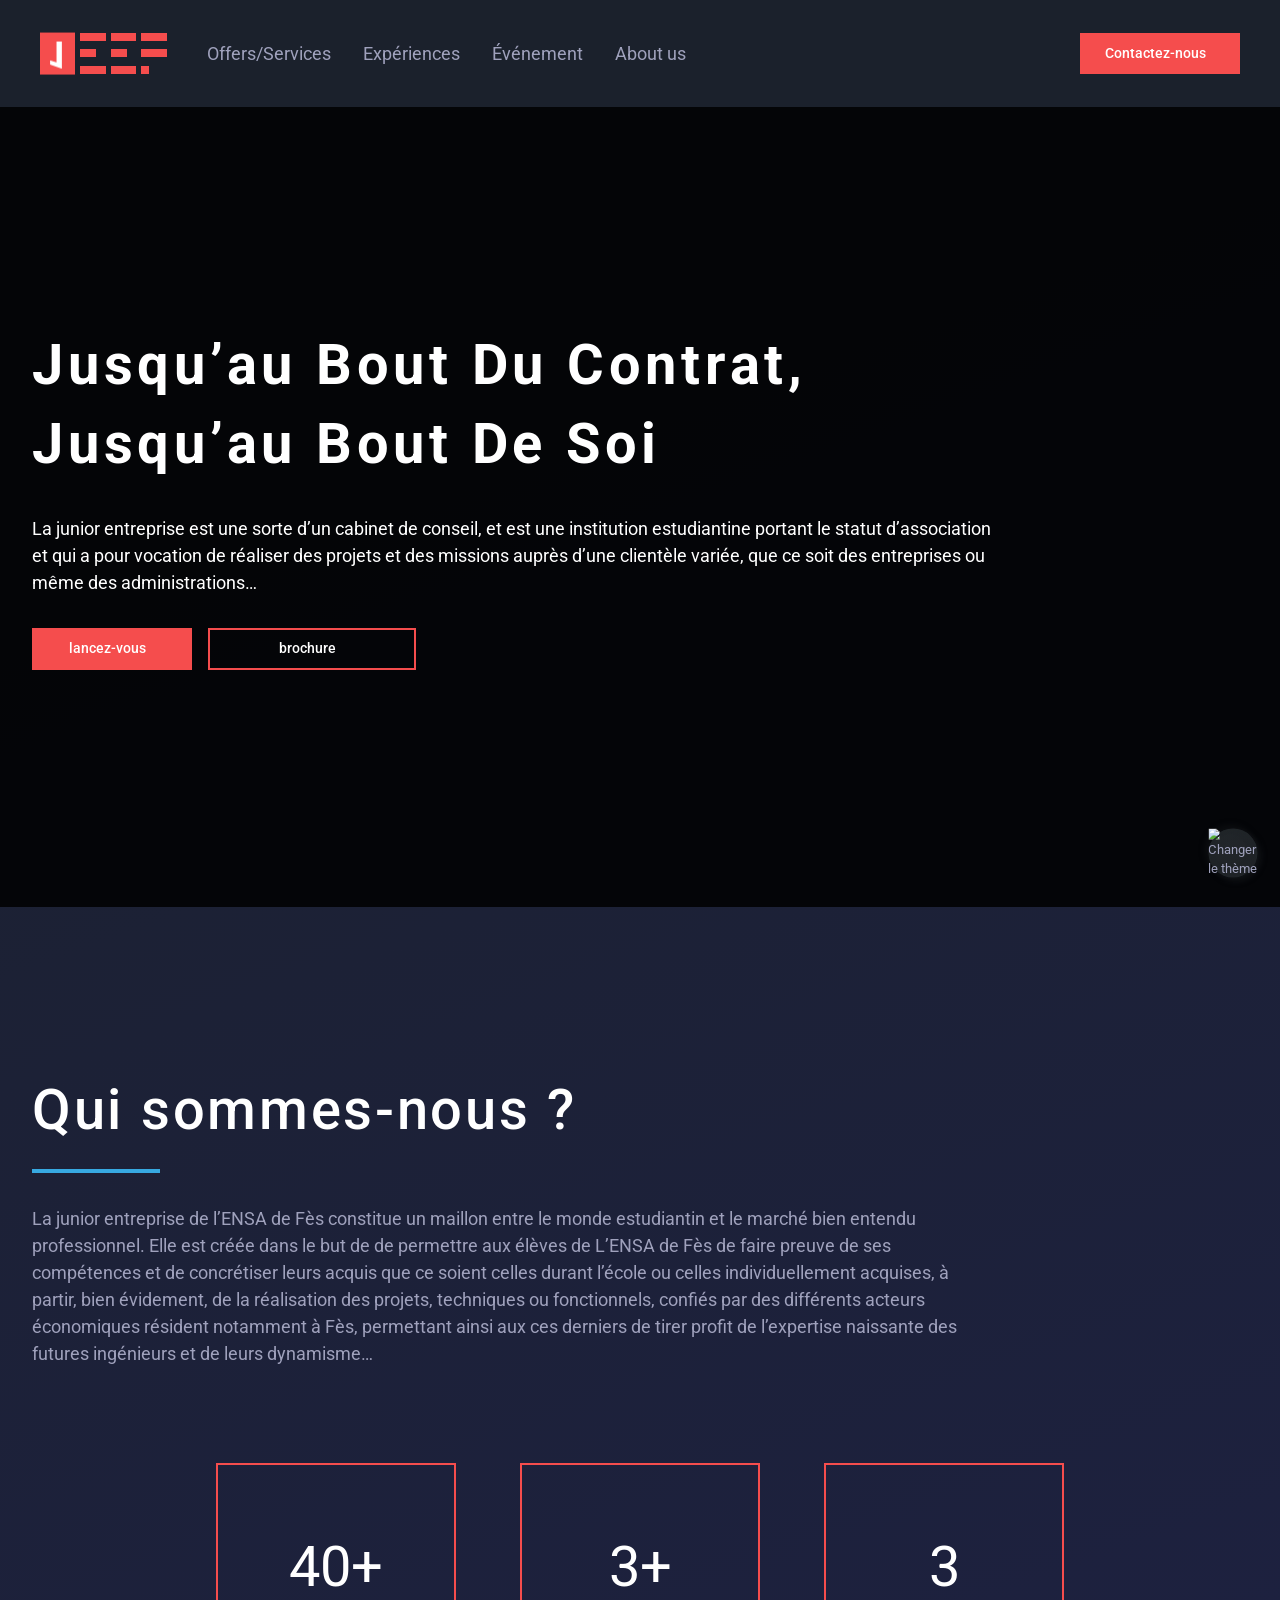
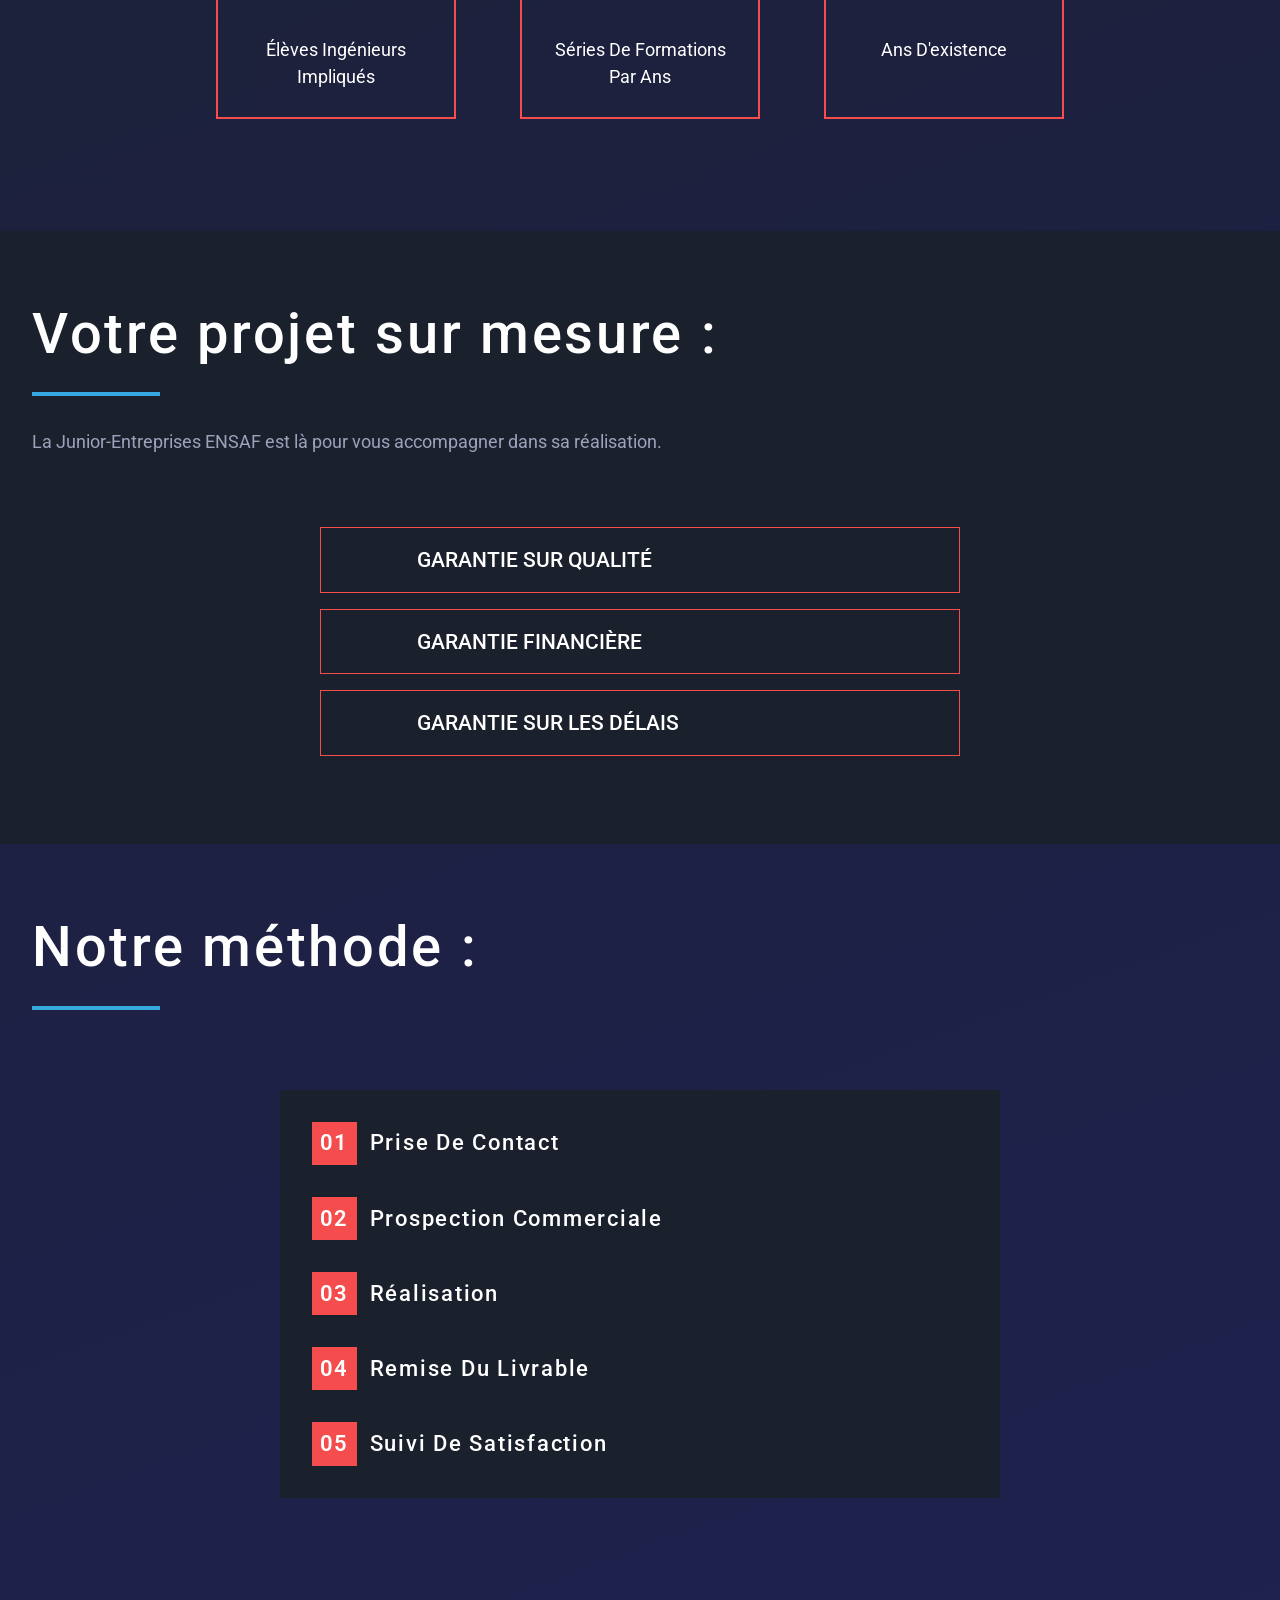
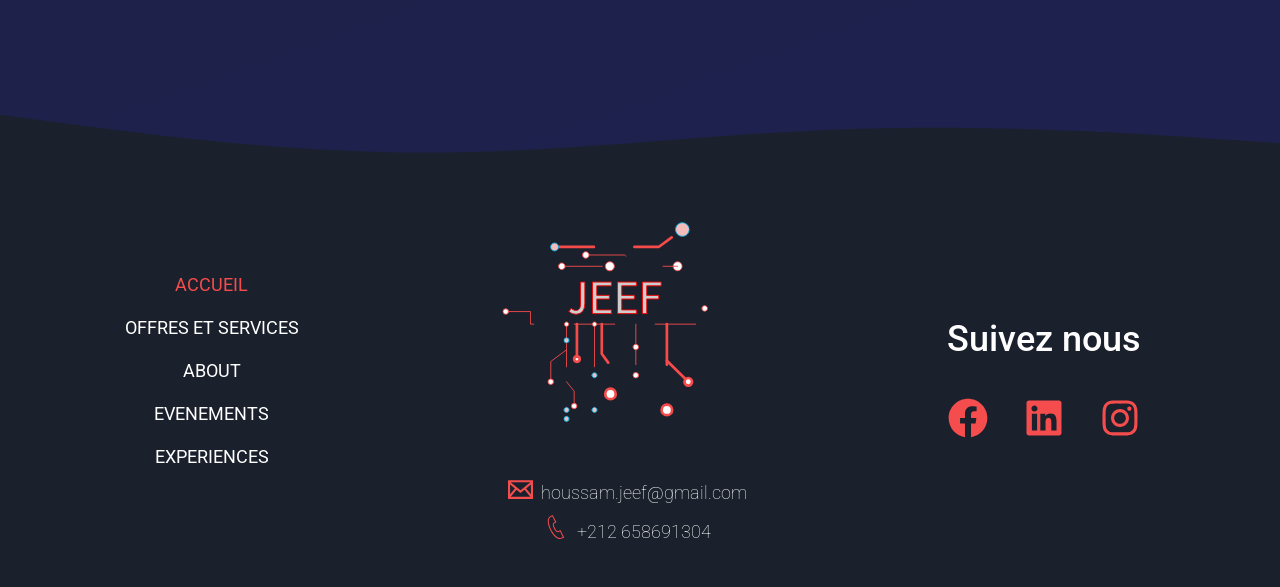
==== index.html @ bbb385f1 "Fix bugs, improve performance and accessibility, document the project and team - Replace invalid hsl" ====
<!DOCTYPE html>
<html lang="fr">

<head>
  <meta charset="UTF-8">
  <meta http-equiv="X-UA-Compatible" content="IE=edge">
  <meta name="viewport" content="width=device-width, initial-scale=1.0">
  <meta name="description" content="JEEF, la Junior Entreprise de l'ENSA de Fès : projets web, mobile, UI/UX, études de marché et product design réalisés par des élèves ingénieurs.">
  <meta name="theme-color" content="#1b212c">
  <link rel="icon" type="image/svg+xml" href="./img/favicon.svg">
  <link rel="preconnect" href="https://fonts.googleapis.com">
  <link rel="preconnect" href="https://fonts.gstatic.com" crossorigin>
  
  <link rel="stylesheet" href="font-awesome/css/font-awesome.min.css">
  <link rel="stylesheet" href="styles/style.css">
  <link rel="stylesheet" href="styles/home.styles.css">
  <link rel="stylesheet" href="./styles/service.style.css">
  <title>Accueil | JEEF - Junior Entreprise ENSA Fès</title>
</head>

<body>
  <div class="theme-container shadow-dark">
    <img id="theme-icon" src="./img/moon.png" alt="Changer le thème">
  </div>
  <div class="navBar-container">
    <div class="container" style="padding: 0rem 2rem !important;">
      <nav class="navBar flex" style="--gap:0px;">
        <a href="./index.html">
          <div class="Jeef-logo flex" style="--gap:5px">
            <div><h1>1</h1></div>
            <div><div></div></div>
            <div><div></div></div>
            <div><div></div></div>
          </div>
        </a>
        <div class="toggle-btn">
          <div></div>
        </div>
        <div class="nav-content flex" style="--gap:2rem;">
          <ul class="nav-menu flex">
            <li class="item"><a href="./service_offer.html">Offers/Services</a></li>
            <li class="item"><a href="./experience.html">Expériences</a></li>
            <li class="item"><a href="./event.html">Événement</a></li>
            <li class="item"><a href="./about.html">About us</a></li>
          </ul>
          <a class="btn btn-contactUs" href="mailto:houssam.jeef@gmail.com">
            <h1 class="fs-200">Contactez-nous <i class="fa fa-chevron-right" aria-hidden="true"></i></h1>
          </a>
        </div>
      </nav>
    </div>
  </div>
  <div class="empty-pusher" style="width: 100%; display: none;"></div>
  <!-- <div class="empty-pusher" style="width: 100%; height: 171px; display: none;"></div> -->
  <div class="welcome">
    <video autoplay muted loop playsinline id="welcome-video" class="fill-container" aria-hidden="true">
      <source src="./video/WELCOME-JEEF.mp4" type="video/mp4"> Your browser does not support HTML5 video.
    </video>
    <div class="fill-container content"></div>
  </div>
  <div class="space"></div>
  <div class="showCase-container">
    <div class="container showCase">
      <div>
        <h1 class="fs-700 letter-spacing-1 showCase-header" style="color: #fff;margin-top: 6rem;"> Jusqu’au Bout Du Contrat,<br />
          Jusqu’au Bout De Soi </h1>
        <p style="color: #fff;"> La junior entreprise est une sorte d’un cabinet de conseil, et est une institution
          estudiantine portant le statut d’association et qui a pour vocation de réaliser des projets et des missions
          auprès d’une clientèle variée, que ce soit des entreprises ou même des administrations… </p>
        <div class="buttons flex">
          <a class="btn brochure-btn" href="./service_offer.html">
            <h1 class="fs-200">lancez-vous<i class="fa fa-chevron-right" aria-hidden="true"></i></h1>
          </a>
          <button class="btn event-website-btn">
            <h1 class="fs-200" style="color: #fff;">brochure<i class="fa fa-chevron-right" aria-hidden="true"></i>
            </h1>
          </button>
        </div>
      </div>
    </div>
  </div>
  <div class="container flow" style="--flow-space: 5rem">
    <div>
      <div class="section-wrapper flow" style="--flow-space: 2rem">
        <div>
          <h1 class="fs-700 letter-spacing-2">Qui sommes-nous ?</h1>
          <div class="line"></div>
        </div>
        <p> La junior entreprise de l’ENSA de Fès constitue un maillon entre le monde estudiantin et le marché bien
          entendu professionnel. Elle est créée dans le but de de permettre aux élèves de L’ENSA de Fès de faire preuve
          de ses compétences et de concrétiser leurs acquis que ce soient celles durant l’école ou celles
          individuellement acquises, à partir, bien évidement, de la réalisation des projets, techniques ou
          fonctionnels, confiés par des différents acteurs économiques résident notamment à Fès, permettant ainsi aux
          ces derniers de tirer profit de l’expertise naissante des futures ingénieurs et de leurs dynamisme… </p>
      </div>
      <div class="cards-container" style="--flow-space: .5rem">
        <div class="card flow">
          <img loading="lazy" decoding="async" src="./img/home/users-rays-solid.png" alt="" />
          <p class="statictic fs-700 text-white">40+</p>
          <p class="text-white">Élèves Ingénieurs Impliqués</p>
        </div>
        <div class="card flow">
          <img loading="lazy" decoding="async" src="./img/home/leanpub-brands.png" alt="" />
          <p class="statictic fs-700 text-white">3+</p>
          <p class="text-white">Séries De Formations Par Ans </p>
        </div>
        <div class="card flow">
          <img loading="lazy" decoding="async" src="./img/home/chart-column-solid.png" alt="" />
          <p class="statictic fs-700 text-white">3</p>
          <p class="text-white">Ans D'existence <br /><br /> </p>
        </div>
      </div>
    </div>
  </div>
  <!-- second section  -->
  <div class="bg-dark">
    <div class="container flow" style="--flow-space: 5rem">
      <div class="section-wrapper flow" style="--flow-space: 2rem">
        <div>
          <h1 class="fs-700 letter-spacing-2">Votre projet sur mesure :</h1>
          <div class="line"></div>
        </div>
        <p> La Junior-Entreprises ENSAF est là pour vous accompagner dans sa réalisation. </p>
      </div>
      <div class="cards-container flex-column" style="--flow-space: .5rem;">
        <div class="bordered">
          <img loading="lazy" decoding="async" src="./img/home/quality.png" alt="" />
          <h3 class="text-white uppercase">garantie sur qualité</h3>
        </div>
        <div class="bordered">
          <img loading="lazy" decoding="async" src="./img/home/mony.png" alt="" />
          <h3 class="text-white uppercase">garantie financière</h3>
        </div>
        <div class="bordered">
          <img loading="lazy" decoding="async" src="./img/home/delay.png" alt="" />
          <h3 class="text-white uppercase">garantie sur les délais</h3>
        </div>
      </div>
    </div>
  </div>
  <div>
    <div class="container flow" style="--flow-space: 5rem">
      <div class="section-wrapper flow" style="--flow-space: 2rem">
        <div>
          <h1 class="fs-700 letter-spacing-2">Notre méthode :</h1>
          <div class="line"></div>
        </div>
      </div>
      <div class="method-container bg-dark">
        <div class="flow" style="--flow-space: 2rem;">
          <h5 class="numbered-title fs-300"><span>01</span> Prise de contact </h5>
          <h5 class="numbered-title"><span>02</span> Prospection commerciale</h5>
          <h5 class="numbered-title"><span>03</span> Réalisation</h5>
          <h5 class="numbered-title"><span>04</span> Remise du livrable</h5>
          <h5 class="numbered-title"><span>05</span> Suivi de satisfaction</h5>
        </div>
      </div>
    </div>
  </div>
  <div class="fin">
    <div class="svgg">
      <svg xmlns="http://www.w3.org/2000/svg" viewBox="0 0 1440 280">
        <path fill="var(--clr-darker)" fill-opacity="1"
          d="M0,192L80,202.7C160,213,320,235,480,234.7C640,235,800,213,960,208C1120,203,1280,213,1360,218.7L1440,224L1440,320L1360,320C1280,320,1120,320,960,320C800,320,640,320,480,320C320,320,160,320,80,320L0,320Z">
        </path>
      </svg>
    </div>
    <footer class="bg-dark">
      <div class="links">
        <a href="./index.html" style="color: var(--clr-prime)"> Accueil </a>
        <a href="./service_offer.html"> Offres et Services </a>
        <a href="./about.html"> About </a>
        <a href="./event.html"> Evenements </a>
        <a href="./experience.html"> Experiences </a>
      </div>
      <div class="foot2">
        <div class="anime">
          <svg width="300px" height="300px" viewBox="0 0 300 300" version="1.1" xmlns="http://www.w3.org/2000/svg"
            xmlns:xlink="http://www.w3.org/1999/xlink">
            <g id="circuit" class="path" stroke-width="1" fill-rule="evenodd" stroke-linecap="round"
              stroke-linejoin="round" stroke-opacity="1" stroke-dasharray="45, 45" stroke-dashoffset="180" fill="#fff"
              stroke="#02B3E4">
              <polyline style="fill:none;stroke:#F54B4B;stroke-miterlimit:10;" points="28.651,131.726 56.151,131.726 56.151,145.726 
                                            249.645,145.726 249.645,128.226     " />
              <circle style="fill:#FFFFFF;stroke:#F54B4B;stroke-miterlimit:10;" cx="28.651" cy="131.726" r="3.057" />
              <path style="fill:#FFFFFF;stroke:#F54B4B;stroke-miterlimit:10;"
                d="M246.588,128.226c0-1.688,1.369-3.057,3.057-3.057
                                            s3.057,1.369,3.057,3.057c0,1.688-1.369,3.057-3.057,3.057S246.588,129.914,246.588,128.226z" />
              <line style="fill:none;stroke:#F54B4B;stroke-miterlimit:10;" x1="96.151" y1="148.118" x2="96.151"
                y2="241.02" />
              <line style="fill:none;stroke:#F54B4B;stroke-miterlimit:10;" x1="127.221" y1="148.118" x2="127.221"
                y2="241.02" />
              <line style="fill:none;stroke:#F54B4B;stroke-miterlimit:10;" x1="173.151" y1="145.726" x2="173.151"
                y2="203.726" />
              <line style="fill:none;stroke:#F54B4B;stroke-width:3;stroke-miterlimit:10;" x1="207.651" y1="145.726"
                x2="207.651" y2="241.02" />
              <path style="fill:#FFFFFF;stroke:#F54B4B;stroke-width:3;stroke-miterlimit:10;"
                d="M104.651,184.476
                                            c0-1.688,1.369-3.057,3.057-3.057s3.057,1.369,3.057,3.057s-1.369,3.057-3.057,3.057S104.651,186.164,104.651,184.476z" />
              <path style="fill:#FFFFFF;stroke:#F54B4B;stroke-miterlimit:10;"
                d="M93.721,145.725c0,1.342,1.088,2.431,2.43,2.431
                                                    s2.43-1.089,2.43-2.431c0-1.341-1.088-2.43-2.43-2.43S93.721,144.385,93.721,145.725z" />
              <path style="fill:#FFFFFF;stroke:#F54B4B;stroke-miterlimit:10;"
                d="M124.79,145.725c0,1.342,1.089,2.431,2.431,2.431
                                                    s2.43-1.089,2.43-2.431c0-1.341-1.088-2.43-2.43-2.43S124.79,144.385,124.79,145.725z" />
              <path style="fill:#FFFFFF;stroke:#F54B4B;stroke-width:0.8121;stroke-miterlimit:10;" d="M214.543,81.409
                                                    c0-2.761,2.238-4.999,4.999-4.999c2.761,0,4.999,2.238,4.999,4.999c0,2.761-2.238,4.999-4.999,4.999
                                                    C216.782,86.408,214.543,84.17,214.543,81.409z" />
              <polyline style="fill:none;stroke:#F54B4B;stroke-miterlimit:10;"
                points="96.151,174.226 78.651,187.226 78.651,209.726     " />
              <polyline style="fill:none;stroke:#F54B4B;stroke-miterlimit:10;"
                points="96.151,209.726 104.651,220.226 104.651,236.726     " />
              <circle style="fill:#FFFFFF;stroke:#F54B4B;stroke-miterlimit:10;" cx="78.651" cy="209.726" r="3.057" />
              <circle style="fill:#FFFFFF;stroke:#F54B4B;stroke-miterlimit:10;" cx="104.651" cy="236.726" r="3.057" />
              <circle style="fill:#FFFFFF;stroke:#F54B4B;stroke-miterlimit:10;" cx="173.151" cy="202.476" r="3.057" />
              <path style="fill:#FFFFFF;stroke:#F54B4B;stroke-miterlimit:10;"
                d="M170.094,171.17c0-1.688,1.369-3.057,3.057-3.057
                                                    s3.057,1.369,3.057,3.057s-1.369,3.057-3.057,3.057S170.094,172.857,170.094,171.17z" />
              <path style="fill:#f5bcbc;" d="M93.357,241.02c0-1.543,1.251-2.794,2.794-2.794s2.794,1.251,2.794,2.794
                                                    c0,1.543-1.251,2.794-2.794,2.794S93.357,242.563,93.357,241.02z" />
              <circle style="fill:#f5bcbc;" cx="96.151" cy="250.976" r="2.794" />
              <circle style="fill:#f5bcbc;" cx="96.151" cy="163.726" r="2.794" />
              <path style="fill:#f5bcbc;" d="M124.426,241.02c0-1.543,1.252-2.794,2.795-2.794s2.793,1.251,2.793,2.794
                                                    c0,1.543-1.25,2.794-2.793,2.794S124.426,242.563,124.426,241.02z" />
              <path style="fill:#f5bcbc;" d="M124.426,202.476c0-1.543,1.252-2.794,2.795-2.794s2.793,1.251,2.793,2.794
                                                    s-1.25,2.794-2.793,2.794S124.426,204.019,124.426,202.476z" />
              <polyline style="fill:none;stroke:#F54B4B;stroke-width:3;stroke-miterlimit:10;" points="135.318,145.726 135.318,178.559 
                                                    144.984,191.976 144.984,223.226     " />
              <line style="fill:none;stroke:#F54B4B;stroke-width:3;stroke-miterlimit:10;" x1="107.707" y1="145.726"
                x2="107.707" y2="182.227" />
              <circle style="fill:#FFFFFF;stroke:#F54B4B;stroke-width:3;stroke-miterlimit:10;" cx="144.984" cy="223.226"
                r="5.834" />
              <path style="fill:#FFFFFF;stroke:#F54B4B;stroke-width:3;stroke-miterlimit:10;"
                d="M201.817,241.02
                                                    c0-3.221,2.611-5.834,5.834-5.834s5.834,2.613,5.834,5.834c0,3.221-2.611,5.834-5.834,5.834S201.817,244.241,201.817,241.02z" />
              <line style="fill:none;stroke:#F54B4B;stroke-width:3;stroke-miterlimit:10;" x1="207.651" y1="186.476"
                x2="231.401" y2="209.726" />
              <circle style="fill:#FFFFFF;stroke:#F54B4B;stroke-width:3;stroke-miterlimit:10;" cx="231.401" cy="209.726"
                r="4.193" />
              <line style="fill:none;stroke:#F54B4B;stroke-miterlimit:10;" x1="90.876" y1="81.409" x2="144.21"
                y2="81.409" />
              <path style="fill:#FFFFFF;stroke:#F54B4B;stroke-miterlimit:10;"
                d="M139.146,81.409c0-2.797,2.268-5.064,5.064-5.064
                                                    c2.797,0,5.064,2.268,5.064,5.064c0,2.797-2.268,5.064-5.064,5.064C141.414,86.473,139.146,84.206,139.146,81.409z" />
              <path style="fill:#FFFFFF;stroke:#F54B4B;stroke-miterlimit:10;"
                d="M87.246,81.409c0-2.005,1.625-3.631,3.631-3.631
                                                    c2.006,0,3.631,1.625,3.631,3.631c0,2.005-1.625,3.631-3.631,3.631C88.871,85.04,87.246,83.414,87.246,81.409z" />
              <polyline style="fill:none;stroke:#F54B4B;stroke-miterlimit:10;" points="117.543,68.876 160.542,68.876 177.042,81.409 
                                                    219.542,81.409    " />
              <path style="fill:#FFFFFF;stroke:#F54B4B;stroke-miterlimit:10;"
                d="M113.913,68.876c0-2.005,1.626-3.631,3.631-3.631
                                                    s3.631,1.626,3.631,3.631c0,2.005-1.626,3.631-3.631,3.631S113.913,70.881,113.913,68.876z" />
              <polyline style="fill:none;stroke:#F54B4B;stroke-width:3;stroke-miterlimit:10;" points="81.542,59.966 198.542,59.966 
                                                    224.875,40.518    " />
              <path style="fill:none;stroke:#F54B4B;stroke-width:3;stroke-miterlimit:10;" d="M103.265,59.966" />
              <path style="fill:#f5bcbc;"
                d="M232.428,40.52c0,4.17-3.383,7.551-7.553,7.551c-4.171,0-7.553-3.381-7.553-7.551
                                                    c0-4.171,3.382-7.554,7.553-7.554C229.045,32.966,232.428,36.349,232.428,40.52z" />
              <path style="fill:#f5bcbc;"
                d="M87.246,59.967c0,2.411-1.956,4.366-4.367,4.366c-2.411,0-4.366-1.955-4.366-4.366
                                                    c0-2.412,1.955-4.368,4.366-4.368C85.29,55.599,87.246,57.555,87.246,59.967z" />
            </g>
            <g id="svgGroup" stroke-linecap="round" fill-rule="evenodd" font-size="9pt" stroke="#FFFFFF"
              stroke-width="0.25mm" fill="#FFFFFF" style="stroke:#f20909;stroke-width:0.25mm;fill:#cecccc">
              <path
                d="M 47 35 L 26 35 L 26 0 L 47 0 L 47 4.1 L 30.75 4.1 L 30.75 14.75 L 44.75 14.75 L 44.75 18.75 L 30.75 18.75 L 30.75 30.9 L 47 30.9 L 47 35 Z M 74.75 35 L 53.75 35 L 53.75 0 L 74.75 0 L 74.75 4.1 L 58.5 4.1 L 58.5 14.75 L 72.5 14.75 L 72.5 18.75 L 58.5 18.75 L 58.5 30.9 L 74.75 30.9 L 74.75 35 Z M 86.25 35 L 81.5 35 L 81.5 0 L 102.25 0 L 102.25 4.1 L 86.25 4.1 L 86.25 14.8 L 99.6 14.8 L 99.6 18.7 L 86.25 18.7 L 86.25 35 Z M 0 32.7 L 2.3 29.05 A 8.429 8.429 0 0 0 4.335 30.608 A 9.715 9.715 0 0 0 4.7 30.8 A 6.557 6.557 0 0 0 6.637 31.43 A 5.971 5.971 0 0 0 7.55 31.5 A 5.37 5.37 0 0 0 9.304 31.226 A 4.468 4.468 0 0 0 11.35 29.775 A 4.974 4.974 0 0 0 12.133 28.348 Q 12.641 26.969 12.731 24.881 A 21.654 21.654 0 0 0 12.75 23.95 L 12.75 0 L 17.5 0 L 17.5 23.45 Q 17.5 29.759 14.834 32.663 A 7.277 7.277 0 0 1 14.8 32.7 A 8.965 8.965 0 0 1 8.904 35.543 A 12.34 12.34 0 0 1 7.7 35.6 A 11.721 11.721 0 0 1 3.661 34.909 A 11.202 11.202 0 0 1 3.375 34.8 A 11.414 11.414 0 0 1 1.414 33.809 A 9.092 9.092 0 0 1 0 32.7 Z"
                vector-effect="non-scaling-stroke" />
            </g>
          </svg>
        </div>
        <div class="contact">
          <p class="contact_item">
            <span>
              <svg xmlns="http://www.w3.org/2000/svg" width="25" height="25" viewBox="0 0 24 24">
                <path fill="var(--clr-prime)"
                  d="M0 3v18h24v-18h-24zm6.623 7.929l-4.623 5.712v-9.458l4.623 3.746zm-4.141-5.929h19.035l-9.517 7.713-9.518-7.713zm5.694 7.188l3.824 3.099 3.83-3.104 5.612 6.817h-18.779l5.513-6.812zm9.208-1.264l4.616-3.741v9.348l-4.616-5.607z" />
              </svg>
            </span> <a href="mailto:houssam.jeef@gmail.com" style="color: inherit;">houssam.jeef@gmail.com</a>
          </p>
          <p class="contact_item">
            <span>
              <svg width="25" height="25" xmlns="http://www.w3.org/2000/svg" fill-rule="evenodd" clip-rule="evenodd">
                <path fill="var(--clr-prime)"
                  d="M8.26 1.289l-1.564.772c-5.793 3.02 2.798 20.944 9.31 20.944.46 0 .904-.094 1.317-.284l1.542-.755-2.898-5.594-1.54.754c-.181.087-.384.134-.597.134-2.561 0-6.841-8.204-4.241-9.596l1.546-.763-2.875-5.612zm7.746 22.711c-5.68 0-12.221-11.114-12.221-17.832 0-2.419.833-4.146 2.457-4.992l2.382-1.176 3.857 7.347-2.437 1.201c-1.439.772 2.409 8.424 3.956 7.68l2.399-1.179 3.816 7.36s-2.36 1.162-2.476 1.215c-.547.251-1.129.376-1.733.376" />
              </svg>
            </span> <a href="tel:+212658691304" style="color: inherit;">+212 658691304</a>
          </p>
        </div>
      </div>
      <div class="icons" style="margin-top: 1rem;">
        <h1>Suivez nous</h1>
        <a href="https://www.facebook.com/JEEF.OFF" target="_blank" rel="noopener" aria-label="Facebook"><svg xmlns="http://www.w3.org/2000/svg" viewBox="0 0 512 512">
            <path fill="var(--clr-prime)"
              d="M504 256C504 119 393 8 256 8S8 119 8 256c0 123.78 90.69 226.38 209.25 245V327.69h-63V256h63v-54.64c0-62.15 37-96.48 93.67-96.48 27.14 0 55.52 4.84 55.52 4.84v61h-31.28c-30.8 0-40.41 19.12-40.41 38.73V256h68.78l-11 71.69h-57.78V501C413.31 482.38 504 379.78 504 256z" />
          </svg></a>
        <a href="https://www.linkedin.com/company/junior-entreprise-ensa-fes/" target="_blank" rel="noopener" aria-label="LinkedIn"><svg xmlns="http://www.w3.org/2000/svg"
            viewBox="0 0 448 512">
            <path fill="var(--clr-prime)"
              d="M416 32H31.9C14.3 32 0 46.5 0 64.3v383.4C0 465.5 14.3 480 31.9 480H416c17.6 0 32-14.5 32-32.3V64.3c0-17.8-14.4-32.3-32-32.3zM135.4 416H69V202.2h66.5V416zm-33.2-243c-21.3 0-38.5-17.3-38.5-38.5S80.9 96 102.2 96c21.2 0 38.5 17.3 38.5 38.5 0 21.3-17.2 38.5-38.5 38.5zm282.1 243h-66.4V312c0-24.8-.5-56.7-34.5-56.7-34.6 0-39.9 27-39.9 54.9V416h-66.4V202.2h63.7v29.2h.9c8.9-16.8 30.6-34.5 62.9-34.5 67.2 0 79.7 44.3 79.7 101.9V416z" />
          </svg></a>
        <a href="https://www.instagram.com/jeef.off/" target="_blank" rel="noopener" aria-label="Instagram"><svg xmlns="http://www.w3.org/2000/svg" viewBox="0 0 448 512">
            <path fill="var(--clr-prime)"
              d="M224.1 141c-63.6 0-114.9 51.3-114.9 114.9s51.3 114.9 114.9 114.9S339 319.5 339 255.9 287.7 141 224.1 141zm0 189.6c-41.1 0-74.7-33.5-74.7-74.7s33.5-74.7 74.7-74.7 74.7 33.5 74.7 74.7-33.6 74.7-74.7 74.7zm146.4-194.3c0 14.9-12 26.8-26.8 26.8-14.9 0-26.8-12-26.8-26.8s12-26.8 26.8-26.8 26.8 12 26.8 26.8zm76.1 27.2c-1.7-35.9-9.9-67.7-36.2-93.9-26.2-26.2-58-34.4-93.9-36.2-37-2.1-147.9-2.1-184.9 0-35.8 1.7-67.6 9.9-93.9 36.1s-34.4 58-36.2 93.9c-2.1 37-2.1 147.9 0 184.9 1.7 35.9 9.9 67.7 36.2 93.9s58 34.4 93.9 36.2c37 2.1 147.9 2.1 184.9 0 35.9-1.7 67.7-9.9 93.9-36.2 26.2-26.2 34.4-58 36.2-93.9 2.1-37 2.1-147.8 0-184.8zM398.8 388c-7.8 19.6-22.9 34.7-42.6 42.6-29.5 11.7-99.5 9-132.1 9s-102.7 2.6-132.1-9c-19.6-7.8-34.7-22.9-42.6-42.6-11.7-29.5-9-99.5-9-132.1s-2.6-102.7 9-132.1c7.8-19.6 22.9-34.7 42.6-42.6 29.5-11.7 99.5-9 132.1-9s102.7-2.6 132.1 9c19.6 7.8 34.7 22.9 42.6 42.6 11.7 29.5 9 99.5 9 132.1s2.7 102.7-9 132.1z" />
          </svg></a>
      </div>
    </footer>
  </div>
  <script src="./js/navBar.js"></script>
  <script src="./js/index.js"></script>
</body>

</html>
---- styles/style.css ----
@import url('https://fonts.googleapis.com/css2?family=Poppins:wght@300;400;500;600;700&family=Roboto:wght@300;400;500;700&display=swap');

:root {
  --clr-darker: #1b212c;
  --clr-dark: #1f2153;
  --clr-light: #9fa1bc;
  --clr-white: #ffffff;
  --clr-prime: #f54d4d;
  --clr-sec: #37a9e1;

  --bs-dark: #212529;
  --light: #eee;

  /* font-sizes */
  --fs-900: clamp(5rem, 8vw + 1rem, 9.375rem);
  --fs-800: 3.5rem;
  --fs-700: 2.5rem;
  --fs-600: 1.75rem;
  --fs-500: 1.4rem;
  --fs-400: 1.2rem;
  --fs-300: 1rem;
  --fs-200: 0.875rem;

  /* font-families */
  --ff-heading: 'Poppins', sans-serif;
  --ff-normal: 'Roboto', sans-serif;
}

@media (min-width: 35em) {
  :root {
    --fs-800: 4.8rem;
    --fs-700: 2rem;
    --fs-600: 1rem;
    --fs-400: 0.8rem;
  }
}

@media (min-width: 45em) {
  :root {
    /* font-sizes */
    --fs-800: 6.25rem;
    --fs-700: 3.5rem;
    --fs-600: 2rem;
    --fs-400: 1.125rem;
  }
}

@media (max-width: 45em) {
  :root {
    /* font-sizes */
    --fs-800: 4rem;
    --fs-700: 2rem;
    --fs-600: 2rem;
    --fs-400: 1rem;
  }
}

/* ------------------- */
/* Reset               */
/* ------------------- */

html {
  scroll-behavior: smooth;
  overflow-x: hidden;
}

body {
  position: relative;
  width: 100%;
  overflow-x: hidden;
}

/* Box sizing */
*,
*::before,
*::after {
  box-sizing: border-box;
}

/* Reset margins */
body,
h1,
h2,
h3,
h4,
h5,
p,
figure,
picture {
  margin: 0;
}

h1,
h2,
h3,
h4,
h5,
h6 {
  font-weight: 500;
  color: var(--clr-white);

}

/* set up the body */
body {
  font-family: var(--ff-normal);
  font-size: var(--fs-400);
  color: var(--clr-light);
  background: transparent linear-gradient(160deg,
      var(--clr-darker) 0%,
      var(--clr-dark) 100%) 0% 0% no-repeat padding-box;
  line-height: 1.5;
  min-height: 100vh;
  overflow-x: hidden;
}

/* make images easier to work with */
img {
  max-width: 100%;
  display: block;
}

/* make form elements easier to work with */
input,
button,
textarea,
select {
  font: inherit;
}

a {
  text-decoration: none;
}

/* ------------------- */
/* Utility classes     */
/* ------------------- */

/* general */

.flex {
  display: flex;
  gap: var(--gap, 1rem);
}

.grid {
  display: grid;
  gap: var(--gap, 1rem);
}

.d-block {
  display: block;
}

.flow>*:where(:not(:first-child)) {
  margin-top: var(--flow-space, 1rem);
}

.flow--space-small {
  --flow-space: .75rem;
}

.container {
  padding-inline: 2em;
  margin-inline: auto;
  max-width: 80rem;
  /* by bilal */
  position: relative;
}

/* colors */

.bg-dark {
  background-color: var(--clr-darker);
}

.bg-accent {
  background-color: var(--clr-light);
}

.bg-white {
  background-color: var(--clr-white);
}

.bg-prime {
  background-color: var(--clr-prime);
}

.bg-sec {
  background-color: var(--clr-sec);
}

.text-dark {
  color: var(--clr-darker);
}

.text-accent {
  color: var(--clr-light);
}

.text-white {
  color: var(--clr-white);
}

/* typography */

.ff-heading {
  font-family: var(--ff-heading);
}

.ff-normal {
  font-family: var(--ff-normal);
}

.letter-spacing-1 {
  letter-spacing: 4.75px;
}

.letter-spacing-2 {
  letter-spacing: 2.7px;
}

.letter-spacing-3 {
  letter-spacing: 2.35px;
}

.uppercase {
  text-transform: uppercase;
}

.fs-900 {
  font-size: var(--fs-900);
}

.fs-800 {
  font-size: var(--fs-800);
}

.fs-700 {
  font-size: var(--fs-700);
}

.fs-600 {
  font-size: var(--fs-600);
}

.fs-500 {
  font-size: var(--fs-500);
}

.fs-400 {
  font-size: var(--fs-400);
}

.fs-300 {
  font-size: var(--fs-300);
}

.fs-200 {
  font-size: var(--fs-200);
}

.fs-900,
.fs-800,
.fs-700,
.fs-600 {
  line-height: 1.4;
}

.numbered-title {
  font-family: var(--ff-heading);
  font-size: var(--fs-500);
  font-weight: 600;
  text-transform: uppercase;
  letter-spacing: 2.72px;
}


.numbered-title>span {
  margin-right: .5em;
  font-weight: 600;
  color: var(--clr-white);
  background-color: var(--clr-prime);
  padding: 0.3rem;
}

/* system design calsses  */
.navBar-container {
  width: 100%;
  z-index: 100;
  background-color: var(--clr-darker) !important;
  opacity: 1 !important;
}

.navBar-container.fixed {
  position: fixed;
  background-color: var(--clr-darker) !important;
  opacity: 1 !important;
  top: 0 !important;
  left: 0 !important;
  box-shadow: #000 1px 1px 6px;
}

.navBar-container.fixed .container {
  padding-top: 0.2rem;
  padding-bottom: 0.2rem;
}

.navBar-container.fixed .container .navBar {
  padding: .5rem 0;
}


.box {
  padding: 2rem 4rem;
}

section {
  margin-top: 2rem;
}

.container {
  padding: 1rem 2rem;
}

/* ------------------------------------------------------------------ */

.theme-container {
  width: 70px;
  height: 70px;
  border-radius: 50%;
  position: fixed;
  bottom: 12px;
  right: 12px;
  display: flex;
  justify-content: center;
  align-items: center;
  z-index: 99;
  transition: 0.5s;
  transform: scale(0.7);
  cursor: pointer;
}

.theme-container:hover {
  opacity: 0.75;
}

.shadow-dark {
  background: linear-gradient(145deg, #23282c, #1e2125);
  box-shadow: -4px -4px 10px #1a1d206b,
    4px 4px 10px #282d326d, inset 4px 4px 10px #1e22265f,
    inset -4px -4px 10px #24282c73;
}

.shadow-light {
  box-shadow: -4px -4px 10px #bbcfda71, 4px 4px 10px #ffffff7d,
    inset 4px 4px 10px rgba(238, 240, 243, 0.35),
    inset -4px -4px 10px rgba(255, 253, 253, 0.3);
  background-color: var(--light);
}

@keyframes change {
  0% {
    transform: scale(1);
  }

  100% {
    transform: scale(1.4);
  }
}

.change {
  animation-name: change;
  animation-duration: 1s;
  animation-direction: alternate;
}


/*-----------------------------------< nav-bar : start >-----------------------------------*/

.navBar {
  justify-content: space-between;
  align-items: center;
  padding: 1rem 0.5rem;
  overflow: hidden;
  white-space: nowrap;
}

.navBar>* {
  z-index: 100;
}

.nav-content {
  justify-content: space-between;
  width: 95%;
}

.nav-menu {
  list-style-type: none;
  margin: 1rem 0rem;
}

.btn {
  color: var(--clr-white);
  background-color: var(--clr-prime);
  border: none;
  padding: 0 1rem;
  height: 2.6rem;
  align-self: center;
  width: 10rem;
  position: relative;
  cursor: pointer;
}

a.btn {
  display: inline-flex;
  align-items: center;
  justify-content: center;
}

.btn h1 {
  color: var(--clr-white);
  z-index: 2;
  position: relative;
  transition: 0.4s ease;
}

.btn h1 i {
  font-size: 10px;
  margin-left: 0.6rem;
}

.btn::after,
.btn::before {
  content: "";
  width: 100%;
  height: 0%;
  position: absolute;
  left: 0;
  background-color: var(--clr-white);
  transition: 0.4s ease;
  z-index: 1;
}

.btn::after {
  top: 0;
}

.btn::before {
  bottom: 0;
}

.btn:hover:after,
.btn:hover:before {
  height: 50%;
}

.btn:hover h1 {
  color: var(--clr-prime) !important;
}

/* -----< logo : start >----- */
.Jeef-logo {
  flex-wrap: nowrap;
  font-family: var(--ff-normal) !important;
}

.Jeef-logo div {
  height: 2.6rem;
  width: 1.6rem;
  position: relative;
  transition: .5s ease;
}

.Jeef-logo div:nth-child(1) {
  background-color: var(--clr-prime);
  width: 2.2rem;
  transform: rotateX(180deg);
  display: flex;
  justify-content: center;
  align-items: center;
}

.Jeef-logo div:nth-child(2) div,
.Jeef-logo div:nth-child(3) div,
.Jeef-logo div:nth-child(4) div {
  background-color: var(--clr-prime);
  width: 1.6rem;
  height: 0.5rem;
  position: absolute;
  top: calc(50% - 0.3rem);
}

.Jeef-logo div:nth-child(2) div,
.Jeef-logo div:nth-child(3) div {
  width: 1rem;
}

.Jeef-logo div:nth-child(2)::after,
.Jeef-logo div:nth-child(3)::after,
.Jeef-logo div:nth-child(4)::after {
  content: "";
  width: 1.6rem;
  height: 0.5rem;
  background-color: var(--clr-prime);
  position: absolute;
  top: 0px;
  transition: .5s ease
}

.Jeef-logo div:nth-child(2)::before,
.Jeef-logo div:nth-child(3)::before,
.Jeef-logo div:nth-child(4)::before {
  content: "";
  width: 1.6rem;
  height: 0.5rem;
  background-color: var(--clr-prime);
  position: absolute;
  bottom: 0px;
  transition: .5s ease
}

.Jeef-logo div:nth-child(4)::before {
  width: 0.5rem;
}

.Jeef-logo div:nth-child(1) h1 {
  font-size: 38px;
  font-weight: bolder;
  color: #fff !important;
}

.Jeef-logo:hover div:nth-child(1) {
  transform: rotateX(360deg);
}

.Jeef-logo:hover div:nth-child(2) div,
.Jeef-logo:hover div:nth-child(3) div,
.Jeef-logo:hover div:nth-child(4) div,
.Jeef-logo:hover div:nth-child(2)::before,
.Jeef-logo:hover div:nth-child(3)::before,
.Jeef-logo:hover div:nth-child(4)::before,
.Jeef-logo:hover div:nth-child(2)::after,
.Jeef-logo:hover div:nth-child(3)::after,
.Jeef-logo:hover div:nth-child(4)::after {
  width: 0;
}

/* -----< logo : end >----- */
.item {
  position: relative;
  padding: 0.5rem 0rem;
  transition: 0.5s ease;
}

.item a {
  color: var(--clr-light);
  text-decoration: none;
}

.item::before,
.item.active::before {
  content: "";
  background-color: var(--clr-prime);
  position: absolute;
  bottom: 0;
  width: 0;
  left: 50%;
  height: 3px;
  transition: 0.5s ease;
}

.nav-menu li:hover:before,
.item.active::before {
  left: 0;
  width: 100%;
}

/*---------------------< for mobile >---------------------*/

.nav-content.collapsed {
  background-color: #000000e0;
  position: fixed;
  width: 50%;
  min-width: 10.5rem;
  left: -50%;
  top: 0;
  height: 100vh;
  transition: 0.5s ease;
}

.nav-content.collapsed.active {
  left: 0;
}

.nav-content.collapsed .nav-menu {
  --gap: 0.6rem;
  margin: 0;
  flex-direction: column;
  position: relative;
}

.nav-content.collapsed .btn {
  display: none;
}

/* -------< toggle button >------- */
.toggle {
  display: none;
}

.toggle-btn.collapsed {
  position: relative;
  height: 2.5rem;
  width: 2.5rem;
  display: flex;
  flex-direction: column;
  justify-content: center;
  transform: scale(.7);
}

.toggle-btn.collapsed div,
.toggle-btn.collapsed::after,
.toggle-btn.collapsed::before {
  border-radius: 5px;
  width: 100%;
  height: 0.4rem;
  background-color: var(--clr-white);
  transition: 0.5s ease;
}

.toggle-btn.collapsed::after,
.toggle-btn.collapsed::before {
  content: "";
  position: absolute;
}

.toggle-btn.collapsed::after {
  top: 0;
}

.toggle-btn.collapsed::before {
  bottom: 0;
}

.toggle-btn.collapsed.active div {
  transform: translateX(3rem) scale(0);
}

.toggle-btn.collapsed.active:after {
  top: 1.05rem;
  transform: rotate(-45deg);
}

.toggle-btn.collapsed.active::before {
  bottom: 1.05rem;
  transform: rotate(45deg);
}


.intro-section {
  justify-content: space-between;
  align-items: center;
  white-space: nowrap;
  flex-wrap: wrap;
  padding: 3rem 0rem;
}

.intro-title h1 {
  font-size: var(--fs-600);
  min-width: 14rem;
  max-width: 30rem;
}

.intro-title h1 span:first-child {
  background-color: var(--clr-prime);
  padding: 1rem;
}

.intro_animation {
  position: relative;
  width: 280px;
}

/*-----------------------------------< intro-section : start >-----------------------------------*/
.left-spacing {
  padding-left: 2rem;
}

.first-section,
.second-section {
  max-width: 60rem;
}


.event-website-btn {
  width: 13rem;
  border: 2px var(--clr-prime) solid;
  background-color: transparent;
}

.event-website-btn h1 {
  color: var(--clr-white);
}

.event-website-btn:hover h1 {
  color: var(--clr-white) !important;
}

.event-website-btn::after,
.event-website-btn::before {
  background-color: var(--clr-prime);
}

.counter {
  background-color: var(--clr-prime);
  padding: 0.2rem 0.7rem;
}

.buttons {
  flex-wrap: wrap;
}

/*---------------------------------------< swipper : start >--------------------------------------*/
.swipper {
  position: relative;
  padding: 2rem;
}

.slide {
  justify-content: center;
}

.slide div {
  display: none;
  overflow: hidden;
}

.slide .active,
.slide .active-secondary {
  display: block;
  /* width: 24rem; */
}

.slide div img {
  width: 24rem;
  height: 16rem;
}

.next {
  position: absolute;
  top: calc(50% - 1rem);
  width: 2rem;
  height: 2rem;
  cursor: pointer;
}

.next i {
  font-size: 24px;
}

.go-right {
  right: 0;
}

.go-left {
  left: 0;
}

.bollet {
  position: absolute;
  bottom: 0;
  left: 50%;
  transform: translateX(-50%);
  justify-content: space-between;
}

.bollet span {
  width: 0.7rem;
  min-width: 0.7rem;
  height: 0.7rem;
  border: 1px var(--clr-white) solid;
  border-radius: 50%;
  cursor: pointer;
}

.bollet .active {
  background-color: var(--clr-white);
}

/*---------------------------------------< swipper : end >--------------------------------------*/

@media (max-width: 750px) {
  .intro-section {
    margin-top: 3rem;
    flex-direction: column;
    --gap: 8rem;
  }

  .nav-menu {
    list-style-type: none;
    margin: 1rem 0rem;
    justify-content: center;
    display: flex;
    gap: 1rem;
  }

  .nav-menu .item a{
    color: #fff;
  }
}



@media(max-width: 780px) {
  .slide .active-secondary {
    display: none;
  }

  .swipper {
    padding-top: 0;
    padding-left: 0;
    padding-right: 0;
  }

  .next {
    color: var(--clr-white);
  }

  .next i {
    text-shadow: #1607ad 1px 1px 5px;
  }

  .buttons {
    margin-bottom: 1rem;
  }
}

@media(max-width: 910px) {
  .nav-content .btn {
    display: none;
  }
}

/*----------------------------------------- about start--------------------------------*/
.third-section {
  max-width: 72rem;
}

.third-section h1,
p {
  max-width: 60rem;
}

@media only screen and (max-width : 900px) {

  .flex-container {

    flex-wrap: wrap;
    --gap: 1rem !important;

  }

  .container-icon {
    display: flex;
    flex-direction: column;
    width: 300px;
    height: 150px;
  }

  .container-cellule {
    justify-content: center !important;
  }
}

@media screen and (min-width:660px) {
  .container-cellule :hover {
    background-color: var(--clr-prime);
  }
}

.container-icon {
  width: 300px;
  margin-bottom: 10px;
  display: flex;
  flex-direction: column;
  justify-content: space-evenly;
}



.flex-container {
  padding-bottom: 6rem;
  --gap: 8rem;
  align-items: center;
}

.container-cellule {
  position: relative;
  max-width: 100%;
  display: flex;
  justify-content: space-between;
  flex-wrap: wrap;
  margin-bottom: 6rem;

}

.cellule {
  display: flex;
  justify-content: space-evenly;
  align-items: center;
  flex-direction: column;
  width: 190px;
  height: 250px;
  border: 1px solid var(--clr-prime);
  border-radius: 3px;
  margin-bottom: 20px;
  transition: .3s ease-in-out;
  text-decoration: none;
}

.cellule i {
  display: none;
  color: var(--clr-white);
  transition: .3s ease-in-out;
}

.cellule:hover i {
  display: block;
}



.content {
  position: relative;
}

.content h2 {
  color: #fff;
  font-size: 2em;
  position: absolute;
  transform: translate(-50%, -50%);
}

.content h2:nth-child(1) {
  color: transparent;
  -webkit-text-stroke: 2px #03a9f4;
}

.content h2:nth-child(2) {
  color: #03a9f4;
  animation: animate 4s ease-in-out infinite;
}

@keyframes animate {

  0%,
  100% {
    clip-path: polygon(0% 45%,
        16% 44%,
        33% 50%,
        54% 60%,
        70% 61%,
        84% 59%,
        100% 52%,
        100% 100%,
        0% 100%);
  }

  50% {
    clip-path: polygon(0% 60%,
        15% 65%,
        34% 66%,
        51% 62%,
        67% 50%,
        84% 45%,
        100% 46%,
        100% 100%,
        0% 100%);
  }
}




.flip-card,
.flip-card-click {
  display: inline-block;
  background-color: transparent;
  width: 320px;
  height: 350px;
  margin-right: 12px;
  margin-bottom: 12px;
  /* border: 1px solid #f1f1f1; */
  perspective: 1000px;
}

.flip-card-inner {
  position: relative;
  width: 100%;
  height: 100%;
  text-align: center;
  transition: transform 0.8s;
  transform-style: preserve-3d;
}

.flip-card:hover .flip-card-inner,
.flip-card:focus .flip-card-inner,
.flip-card:focus-within .flip-card-inner,
.flip-card:active .flip-card-inner,
.flip-card-click:focus .flip-card-inner,
.flip-card-click:active .flip-card-inner,
.flip-card-click.flipped .flip-card-inner {
  transform: rotateY(180deg);
}

.flip-card-inner:focus {
  outline: 5px solid #03c23c;
  cursor: pointer;
}

.flip-card-inner:hover {

  cursor: pointer;
}

.flip-card-front,
.flip-card-back {
  position: absolute;
  width: 100%;
  height: 100%;
  display: flex;
  align-items: center;
  justify-content: center;
  -webkit-backface-visibility: hidden;
  backface-visibility: hidden;
}

.flip-card-front p,
.flip-card-back p {
  text-align: left;
  padding: 10px 0px;
  font-size: 12pt;
  color: white;

}

.flip-card-back {

  transform: rotateY(180deg);
  height: 400px;
  overflow: auto;
}



.hidden {
  opacity: 0;
}

.console-underscore {
  color: var(--clr-prime);
  display: inline-block;
  position: relative;
  top: -0.14em;
  left: 10px;
}

.paltform-container {
  margin-right: 2.5rem;
  color: #fff;
  min-height: 200px;
  display: flex;
  justify-content: center;
  align-items: center;
  perspective: 75em;
  perspective-origin: 50% calc(50% - 5em);
  transform-style: preserve-3d;
}

.platform {
  scale: 1.2;
  position: relative;
  transform-style: preserve-3d;
  animation: platform 6s infinite ease-in-out;
}

@keyframes platform {

  0%,
  100% {
    transform: translateY(-0.5em);
  }

  50% {
    transform: translateY(0.5em);
  }
}

.plate {
  position: absolute;
  top: 50%;
  left: 50%;
  border-radius: 50%;
  transform-style: preserve-3d;
}

.plate:nth-child(1) {
  width: 16em;
  height: 16em;
  background-image: radial-gradient(rgb(245, 187, 187), rgb(252, 41, 41));
  transform: translate(-50%, -50%) rotateX(90deg) translateZ(2em);
}

.plate:nth-child(2) {
  width: 14em;
  height: 14em;
  background-image: radial-gradient(rgb(245, 187, 187), rgb(252, 41, 41));
  transform: translate(-50%, -50%) rotateX(90deg) translateZ(-2em);
}

.plate::before {
  content: '';
  position: absolute;
  top: 50%;
  left: 50%;
  width: 100%;
  height: 0.5em;
  background-image: linear-gradient(90deg, rgb(235, 25, 41), rgb(240, 25, 25), rgb(245, 25, 25), rgb(250, 25, 25));
  transform: translateX(-50%) rotateX(-90deg) translateZ(0.5em);
  transform-origin: top;
}

.plate::after {
  content: '';
  position: absolute;
  top: 50%;
  left: 50%;
  width: 100%;
  height: 100%;
  background-image: linear-gradient(90deg, rgb(235, 25, 41), rgb(240, 25, 25), rgb(245, 25, 25), rgb(250, 25, 25));
  border-radius: 50%;
  transform: translate(-50%, -50%) translateZ(-0.5em);
}

.panel {
  position: absolute;
  top: 50%;
  left: 50%;
  width: 3em;
  height: 3em;
  clip-path: polygon(0 0, 100% 0, 93.25% 100%, 6.75% 100%);
  overflow: hidden;
  animation: panalRotate 60s infinite linear;
}

@keyframes panalRotate {

  0%,
  100% {
    opacity: 1;
  }

  50% {
    opacity: 0.1;
  }

  from {
    transform: translate(-50%, calc(-50% + 0.25em)) rotateY(0) translateZ(7em) rotateX(-15deg);
  }

  to {
    transform: translate(-50%, calc(-50% + 0.25em)) rotateY(360deg) translateZ(7em) rotateX(-15deg);
  }
}

.panel:nth-child(1) {
  animation-delay: 0s;
}

.panel:nth-child(1)::after {
  animation-delay: 0s;
}

.panel:nth-child(2) {
  animation-delay: -3.75s;
}

.panel:nth-child(2)::after {
  animation-delay: -1.25s;
}

.panel:nth-child(3) {
  animation-delay: -7.5s;
}

.panel:nth-child(3)::after {
  animation-delay: -2.5s;
}

.panel:nth-child(4) {
  animation-delay: -11.25s;
}

.panel:nth-child(4)::after {
  animation-delay: -3.75s;
}

.panel:nth-child(5) {
  animation-delay: -15s;
}

.panel:nth-child(5)::after {
  animation-delay: -5s;
}

.panel:nth-child(6) {
  animation-delay: -18.75s;
}

.panel:nth-child(6)::after {
  animation-delay: -6.25s;
}

.panel:nth-child(7) {
  animation-delay: -22.5s;
}

.panel:nth-child(7)::after {
  animation-delay: -7.5s;
}

.panel:nth-child(8) {
  animation-delay: -26.25s;
}

.panel:nth-child(8)::after {
  animation-delay: -8.75s;
}

.panel:nth-child(9) {
  animation-delay: -30s;
}

.panel:nth-child(9)::after {
  animation-delay: -10s;
}

.panel:nth-child(10) {
  animation-delay: -33.75s;
}

.panel:nth-child(10)::after {
  animation-delay: -11.25s;
}

.panel:nth-child(11) {
  animation-delay: -37.5s;
}

.panel:nth-child(11)::after {
  animation-delay: -12.5s;
}

.panel:nth-child(12) {
  animation-delay: -41.25s;
}

.panel:nth-child(12)::after {
  animation-delay: -13.75s;
}

.panel:nth-child(13) {
  animation-delay: -45s;
}

.panel:nth-child(13)::after {
  animation-delay: -15s;
}

.panel:nth-child(14) {
  animation-delay: -48.75s;
}

.panel:nth-child(14)::after {
  animation-delay: -16.25s;
}

.panel:nth-child(15) {
  animation-delay: -52.5s;
}

.panel:nth-child(15)::after {
  animation-delay: -17.5s;
}

.panel:nth-child(16) {
  animation-delay: -56.25s;
}

.panel:nth-child(16)::after {
  animation-delay: -18.75s;
}

.panel::after {
  position: absolute;
  top: 50%;
  left: 50%;
  content: "JUNIOR ENTREPRISE ENSA FES <JEEF/> ";
  font-weight: 700;
  font-size: 2em;
  white-space: nowrap;
  text-shadow: 0 0 5px var(--clr-prime), 0 0 15px var(--clr-light), 0 0 30px var(--clr-light);
  animation: textMove 20s infinite linear;
}

@keyframes textMove {
  from {
    transform: translate(2rem, -50%);
  }

  to {
    transform: translate(-42.64rem, -50%);
  }
}

/* ------------------------------------------about end ------------------------------------ */
/* ------------------- */
/* Accessibility       */
/* ------------------- */

a:focus-visible,
button:focus-visible,
[tabindex]:focus-visible {
  outline: 3px solid var(--clr-sec);
  outline-offset: 3px;
}

@media (prefers-reduced-motion: reduce) {
  html {
    scroll-behavior: auto;
  }

  *,
  *::before,
  *::after {
    animation-duration: 0.01ms !important;
    animation-iteration-count: 1 !important;
    transition-duration: 0.01ms !important;
  }
}
---- styles/home.styles.css ----
.welcome{
  position: absolute;
  top:4rem;
  width: 100%;
  z-index: -10;
  overflow-x: hidden;
}

#welcome-video{
  height: calc(100vh - 4rem);
  object-fit: cover;
}
.fill-container{
  position: relative;
  right: 0;
  bottom: 0;
  min-width: 100%; 
}

.content {
  width: 100%;
  height: 100%;
  position: absolute;
  background: rgba(0, 0, 0, 0.85);
}

.space{
  height: 100vh;
  z-index: -20;
}

/* .showCase-container::after{
  content: '';
  height: 100vh;
  width: 100%;
} */
.showCase-container{
  position: absolute;
  height: 100vh;
  width: 100%;
  top: 0;
  z-index: 0  ;
}
.showCase{
  height: 100vh;
  display: flex;
  align-items: center;
}

.showCase p {
  margin: 2rem 0;
  width: min(100%, 60rem);
}
.showCase-header{
  font-weight: 700;
}

.section-wrapper{
  margin-top: 3rem;
  width: min(70rem, 100%);
}

.line{
  border-bottom: 4px solid var(--clr-sec);
  width: 8rem;
  margin-top: 1.2rem;
}
.cards-container{
  margin: 4rem 0;
  display: flex;
  flex-wrap: wrap;
  justify-content: center;
}
.card{
  display: flex;
  justify-content: space-around;
  flex-direction: column;
  align-items: center;
  border: 2px solid var(--clr-prime);
  padding: 1rem 2rem;
  margin: 2rem;
  width: 15rem;
  height: 16rem;
  text-align: center;
}

.card > img  {
  width: 4rem;
  margin-top: .4rem;
}

.bordered{
  display: flex;
  align-items: center;
  border: 1.5px solid var(--clr-prime);
  padding: 1rem 2rem;
  margin: .5rem 0;
  min-width: min(40rem, 100% );
  margin-inline: auto;
}
.bordered > img {
  width: 3rem;
  margin-right: 1rem;
}
.flex-column{
  flex-direction: column;
}

.method-container {
  width: min(45rem, 100% );
  margin-inline: auto;
  padding: 2rem;
}
.numbered-title{
  text-transform: capitalize;
  font-family: var(--ff-normal);
  letter-spacing: 1.75px;
  font-weight: 500;
  display: grid;
  grid-template-columns: 2.8rem 1fr;
  gap: .8rem;
  align-items: center;
}

.numbered-title > span {
  display: inline-block;
  width: 100%;
  text-align: center;
}
---- styles/service.style.css ----
.medsection{
  margin-top: 4rem;
}

.icons a svg {
  height: 2.5rem;
  width: 2.5rem;
  text-align: center;
}

.icons a svg:hover {
  transform: rotate(360deg);
  transition: 0.5s;

}

.icons a svg path:hover {
  fill: var(--clr-prime);
}

.icons a {
  padding-inline: 1rem;
}

.icons h1 {
  text-align: center;
  padding-bottom: 2rem;
}

.animated {
  animation: up-down 2s ease-in-out infinite alternate-reverse both;
}

@-webkit-keyframes up-down {
  0% {
    transform: translateY(15px);
  }

  100% {
    transform: translateY(-90px);
  }
}

@keyframes up-down {
  0% {
    transform: translateY(10px);
  }

  100% {
    transform: translateY(-10px);
  }
}


::-webkit-scrollbar {
  width: 0.5rem;

}

::-webkit-scrollbar-track {
  background-color: #1B212C;

}

::-webkit-scrollbar-thumb {
  background-color: var(--clr-light);
  border-radius: 2px;
  /* border: 1px solid #F54B4B; */
  /* box-shadow: inset 0 0 6px yellow; */
}

footer {
  padding-top: 1.5rem;
  display: flex;
  flex-direction: row;
  padding-bottom: 2.5rem;
  justify-content: space-evenly;
  align-items: center;

}

.foot2 {
  display: flex;
  flex-direction: column;
  align-items: center;
  text-align: center;
  width: 30%;
}

.foot2 p {
  padding-top: 0.4rem;
  padding-left: 1.5rem;
}

footer ul {
  list-style: none;
}

footer ul li {
  margin-bottom: 1rem;
  color: var(--clr-white);
}

.svgg {
  transform: translateY(30px);
}


footer ul li:hover {
  color: var(--clr-light);
}

footer p {
  width: 75%;
  color: var(--clr-white);
  font-weight: 10;

}

.intro-img {
  width: 300px;
  height: 300px;
}

.intro-img img {
  object-fit: cover;
}

.links {
  display: flex;
  flex-direction: column;
  justify-content: center;
  align-items: center;
  gap: 1rem;
}

.links a {
  color: var(--clr-white);
  text-decoration: none;
  text-transform: uppercase;
}

.links a:hover{
  color: rgb(247, 34, 10);
}

.contact {
  display: flex;
  flex-direction: column;
  justify-content: center;
  align-items: center;
}

.contact_item {
  display: flex;
  flex-direction: row;
  flex-wrap: nowrap;
  justify-content: center;
  align-items: center;
  gap: 0.5rem;
}

/*--------------------------------------*/

@media(max-width: 680px) {
  footer {
    flex-direction: column;
    justify-content: center;
    align-items: center;
    padding-inline: 1rem;
    gap: var(--gap, 0.4rem);
    align-items: center;
  }

  footer ul li::before {
    display: inline-block;
    font-weight: 400;
    text-align: center;
    content: "1";
    width: 1rem;
    height: 1rem;
    background-color: var(--clr-prime);
    color: var(--clr-white);
    -ms-transform: rotateX(180deg);
    transform: rotateX(180deg);
  }

  .foot2 {
    width: 100%;
    text-align: center;
  }

  footer p {

    text-align: justify;
  }

  .anime {
    text-align: center;
  }

  .anime svg {
    padding-inline: 0;
    width: 15rem;
    height: 15rem;
    padding-bottom: 0.5rem;
  }

  .icons {
    width: 100%;
    text-align: center;
    font-size: 0.75rem;
  }

  .icons a svg {
    height: 1.75rem;
    width: 1.75rem;
  }

  #es {
    display: none;
  }

  .contact p {
    width: 100%;
  }
}

/* ************************************************ */
.word {
  color: var(--clr-white);
  font-size: 0.8rem;
  padding-bottom: 0.5rem;
}

/*********************************************************************/
.anime svg {
  height: 30vh;

}

.anime .path {
  animation: draw 2.5s infinite;
  animation-timing-function: linear;
}

@keyframes draw {
  0% {}

  100% {
    stroke-dashoffset: 0;
    stroke-opacity: 1;
  }
}

#svgGroup {
  transform: translate(33%, 33%);
}

/*---------------------------------------------------*/

.grid-containermed {
  display: grid;
  grid-template-columns: 3rem 1fr;
}

@media(max-width: 780px) {
  .grid-containermed {
    grid-template-columns: 1fr;
    gap: 1rem;
  }

}
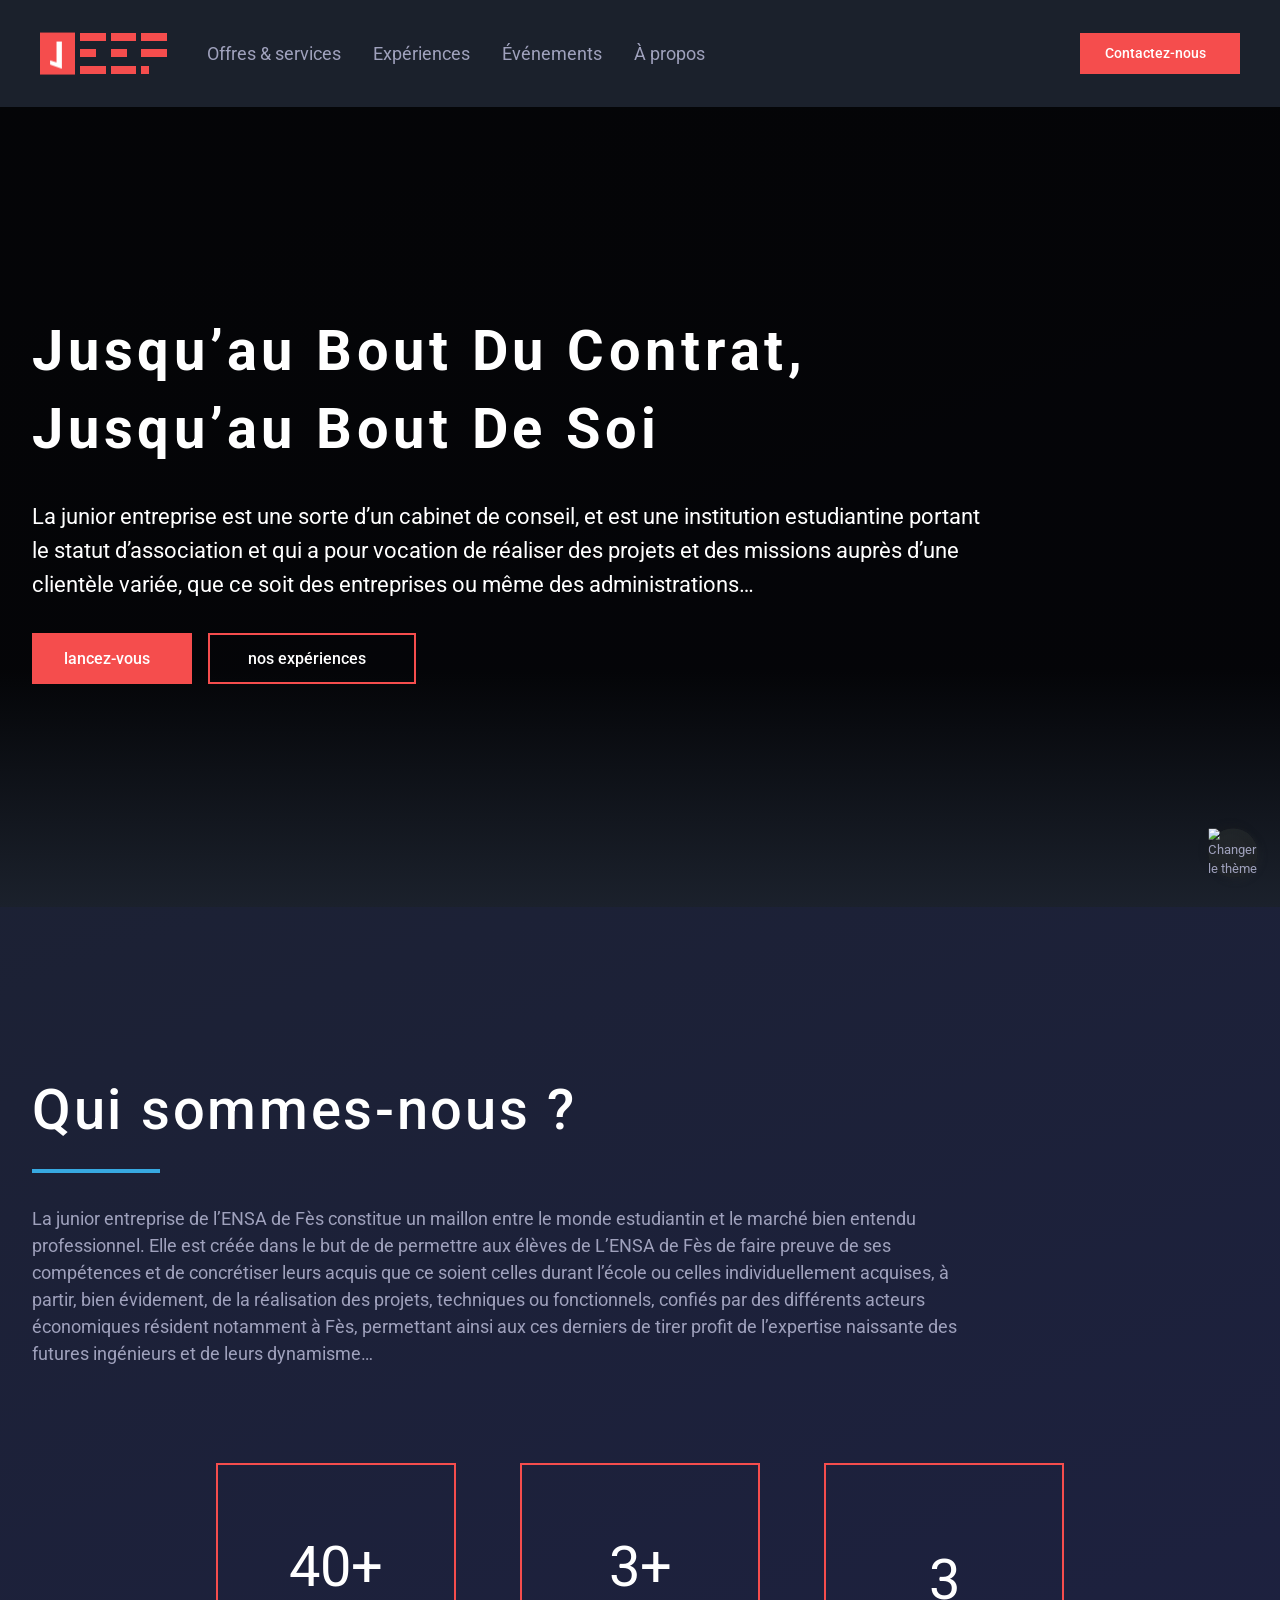
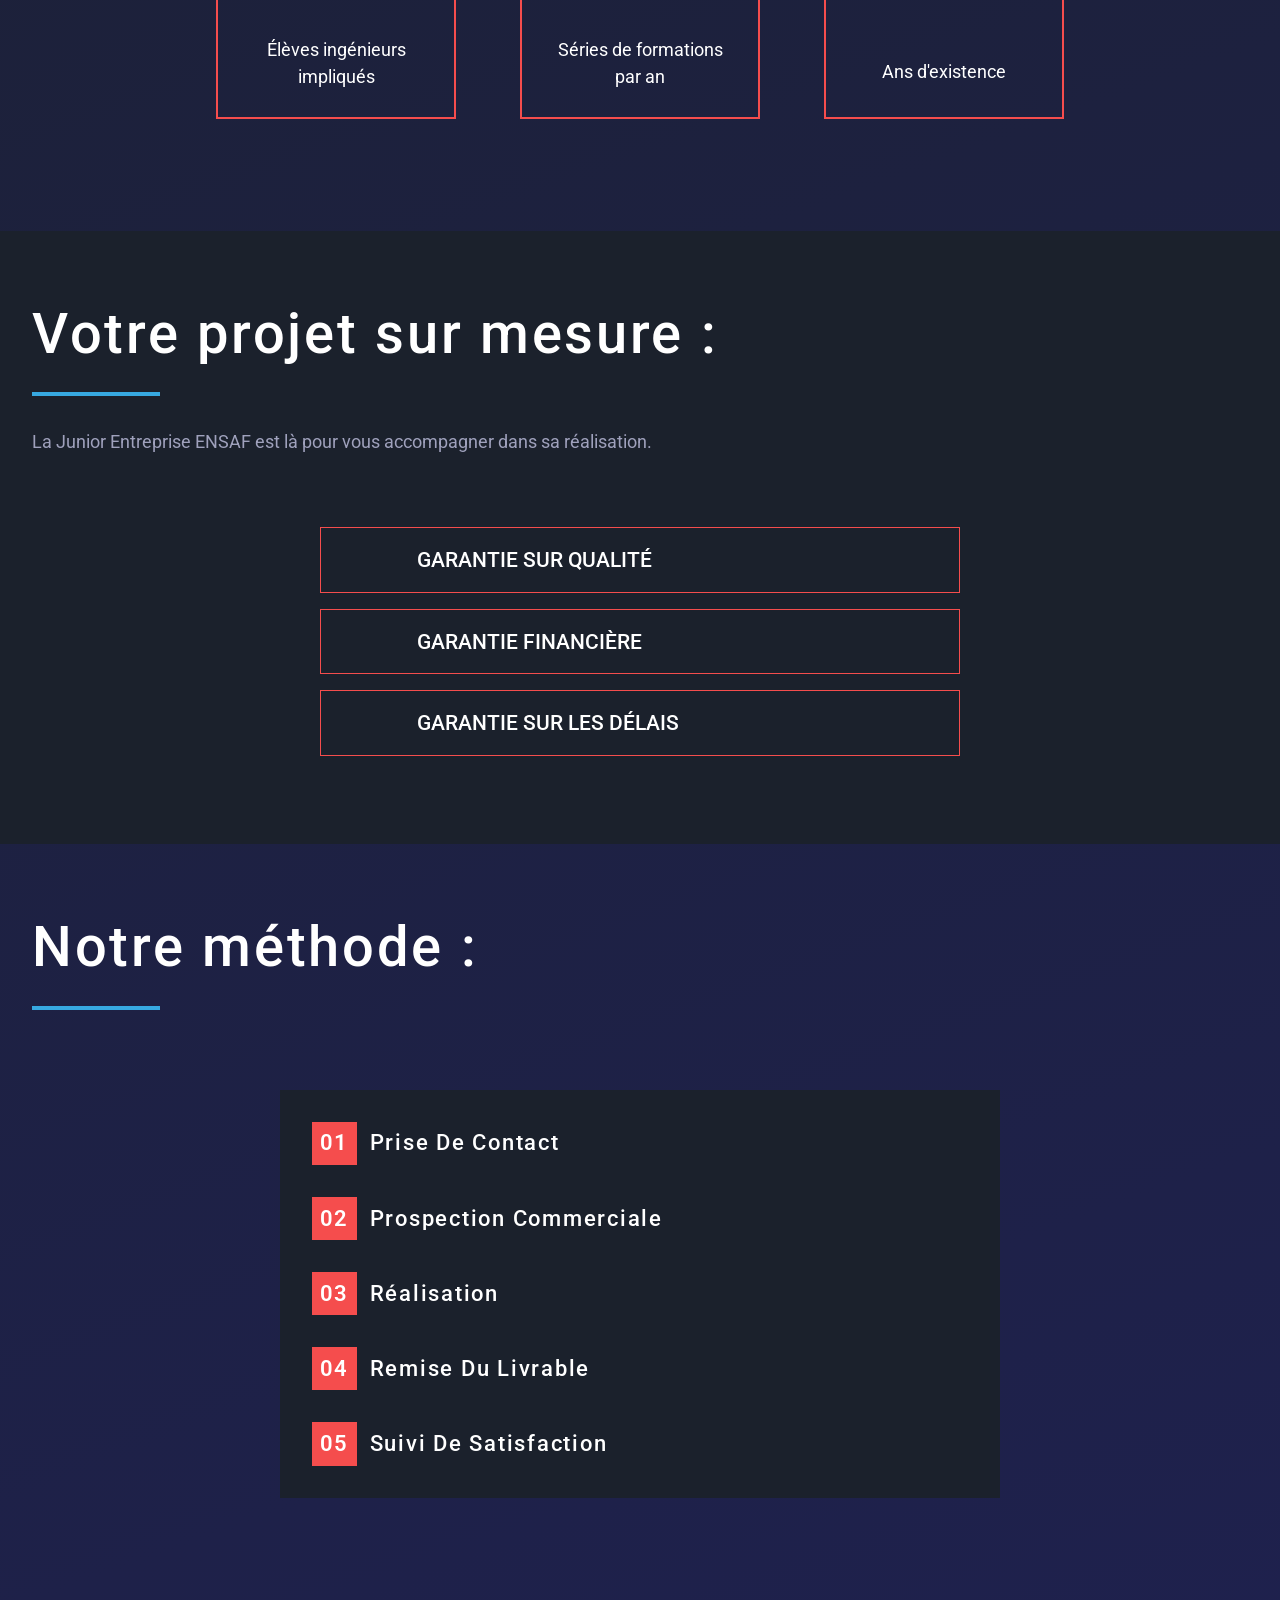
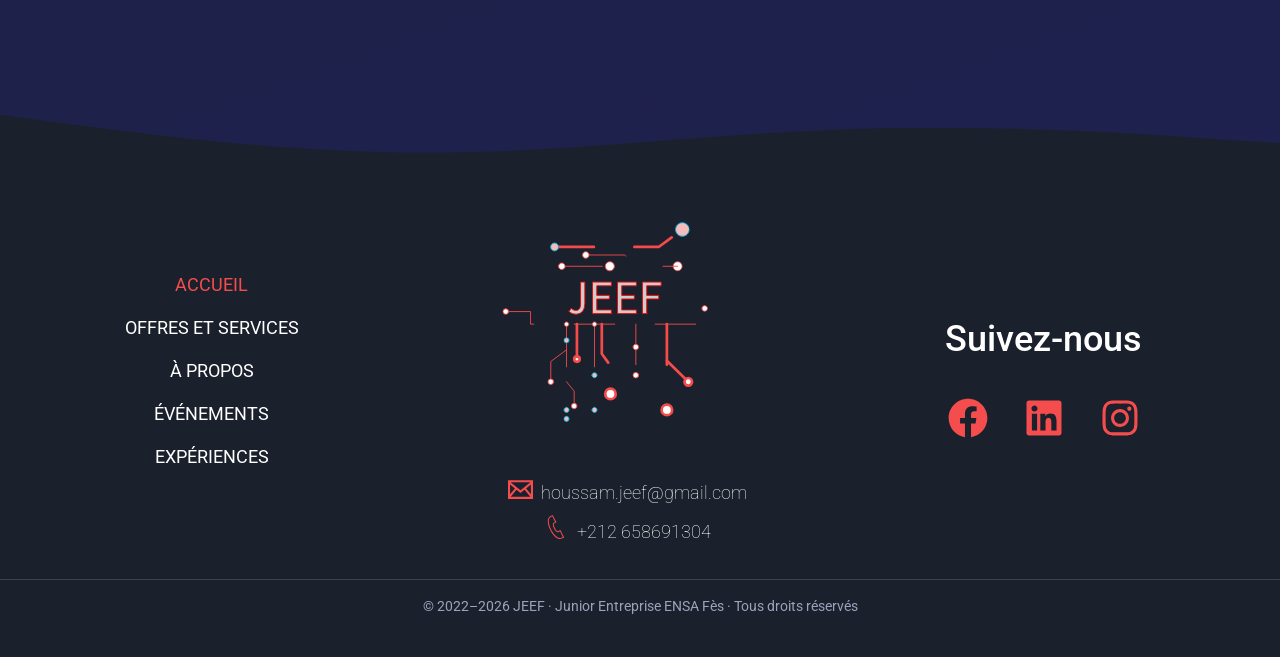
==== commit 29849062: "Visual and content enhancements - Shared .line rule (title underlines were missing on the services p" ====
--- a/index.html
+++ b/index.html
@@ -38,10 +38,10 @@
         </div>
         <div class="nav-content flex" style="--gap:2rem;">
           <ul class="nav-menu flex">
-            <li class="item"><a href="./service_offer.html">Offers/Services</a></li>
+            <li class="item"><a href="./service_offer.html">Offres &amp; services</a></li>
             <li class="item"><a href="./experience.html">Expériences</a></li>
-            <li class="item"><a href="./event.html">Événement</a></li>
-            <li class="item"><a href="./about.html">About us</a></li>
+            <li class="item"><a href="./event.html">Événements</a></li>
+            <li class="item"><a href="./about.html">À propos</a></li>
           </ul>
           <a class="btn btn-contactUs" href="mailto:houssam.jeef@gmail.com">
             <h1 class="fs-200">Contactez-nous <i class="fa fa-chevron-right" aria-hidden="true"></i></h1>
@@ -71,10 +71,10 @@
           <a class="btn brochure-btn" href="./service_offer.html">
             <h1 class="fs-200">lancez-vous<i class="fa fa-chevron-right" aria-hidden="true"></i></h1>
           </a>
-          <button class="btn event-website-btn">
-            <h1 class="fs-200" style="color: #fff;">brochure<i class="fa fa-chevron-right" aria-hidden="true"></i>
+          <a class="btn event-website-btn" href="./experience.html">
+            <h1 class="fs-200" style="color: #fff;">nos expériences<i class="fa fa-chevron-right" aria-hidden="true"></i>
             </h1>
-          </button>
+          </a>
         </div>
       </div>
     </div>
@@ -97,17 +97,17 @@
         <div class="card flow">
           <img loading="lazy" decoding="async" src="./img/home/users-rays-solid.png" alt="" />
           <p class="statictic fs-700 text-white">40+</p>
-          <p class="text-white">Élèves Ingénieurs Impliqués</p>
+          <p class="text-white">Élèves ingénieurs impliqués</p>
         </div>
         <div class="card flow">
           <img loading="lazy" decoding="async" src="./img/home/leanpub-brands.png" alt="" />
           <p class="statictic fs-700 text-white">3+</p>
-          <p class="text-white">Séries De Formations Par Ans </p>
+          <p class="text-white">Séries de formations par an</p>
         </div>
         <div class="card flow">
           <img loading="lazy" decoding="async" src="./img/home/chart-column-solid.png" alt="" />
           <p class="statictic fs-700 text-white">3</p>
-          <p class="text-white">Ans D'existence <br /><br /> </p>
+          <p class="text-white">Ans d'existence</p>
         </div>
       </div>
     </div>
@@ -120,7 +120,7 @@
           <h1 class="fs-700 letter-spacing-2">Votre projet sur mesure :</h1>
           <div class="line"></div>
         </div>
-        <p> La Junior-Entreprises ENSAF est là pour vous accompagner dans sa réalisation. </p>
+        <p> La Junior Entreprise ENSAF est là pour vous accompagner dans sa réalisation. </p>
       </div>
       <div class="cards-container flex-column" style="--flow-space: .5rem;">
         <div class="bordered">
@@ -148,7 +148,7 @@
       </div>
       <div class="method-container bg-dark">
         <div class="flow" style="--flow-space: 2rem;">
-          <h5 class="numbered-title fs-300"><span>01</span> Prise de contact </h5>
+          <h5 class="numbered-title"><span>01</span> Prise de contact </h5>
           <h5 class="numbered-title"><span>02</span> Prospection commerciale</h5>
           <h5 class="numbered-title"><span>03</span> Réalisation</h5>
           <h5 class="numbered-title"><span>04</span> Remise du livrable</h5>
@@ -169,9 +169,9 @@
       <div class="links">
         <a href="./index.html" style="color: var(--clr-prime)"> Accueil </a>
         <a href="./service_offer.html"> Offres et Services </a>
-        <a href="./about.html"> About </a>
-        <a href="./event.html"> Evenements </a>
-        <a href="./experience.html"> Experiences </a>
+        <a href="./about.html"> À propos </a>
+        <a href="./event.html"> Événements </a>
+        <a href="./experience.html"> Expériences </a>
       </div>
       <div class="foot2">
         <div class="anime">
@@ -288,7 +288,7 @@
         </div>
       </div>
       <div class="icons" style="margin-top: 1rem;">
-        <h1>Suivez nous</h1>
+        <h1>Suivez-nous</h1>
         <a href="https://www.facebook.com/JEEF.OFF" target="_blank" rel="noopener" aria-label="Facebook"><svg xmlns="http://www.w3.org/2000/svg" viewBox="0 0 512 512">
             <path fill="var(--clr-prime)"
               d="M504 256C504 119 393 8 256 8S8 119 8 256c0 123.78 90.69 226.38 209.25 245V327.69h-63V256h63v-54.64c0-62.15 37-96.48 93.67-96.48 27.14 0 55.52 4.84 55.52 4.84v61h-31.28c-30.8 0-40.41 19.12-40.41 38.73V256h68.78l-11 71.69h-57.78V501C413.31 482.38 504 379.78 504 256z" />
@@ -303,6 +303,7 @@
               d="M224.1 141c-63.6 0-114.9 51.3-114.9 114.9s51.3 114.9 114.9 114.9S339 319.5 339 255.9 287.7 141 224.1 141zm0 189.6c-41.1 0-74.7-33.5-74.7-74.7s33.5-74.7 74.7-74.7 74.7 33.5 74.7 74.7-33.6 74.7-74.7 74.7zm146.4-194.3c0 14.9-12 26.8-26.8 26.8-14.9 0-26.8-12-26.8-26.8s12-26.8 26.8-26.8 26.8 12 26.8 26.8zm76.1 27.2c-1.7-35.9-9.9-67.7-36.2-93.9-26.2-26.2-58-34.4-93.9-36.2-37-2.1-147.9-2.1-184.9 0-35.8 1.7-67.6 9.9-93.9 36.1s-34.4 58-36.2 93.9c-2.1 37-2.1 147.9 0 184.9 1.7 35.9 9.9 67.7 36.2 93.9s58 34.4 93.9 36.2c37 2.1 147.9 2.1 184.9 0 35.9-1.7 67.7-9.9 93.9-36.2 26.2-26.2 34.4-58 36.2-93.9 2.1-37 2.1-147.8 0-184.8zM398.8 388c-7.8 19.6-22.9 34.7-42.6 42.6-29.5 11.7-99.5 9-132.1 9s-102.7 2.6-132.1-9c-19.6-7.8-34.7-22.9-42.6-42.6-11.7-29.5-9-99.5-9-132.1s-2.6-102.7 9-132.1c7.8-19.6 22.9-34.7 42.6-42.6 29.5-11.7 99.5-9 132.1-9s102.7-2.6 132.1 9c19.6 7.8 34.7 22.9 42.6 42.6 11.7 29.5 9 99.5 9 132.1s2.7 102.7-9 132.1z" />
           </svg></a>
       </div>
+      <div class="footer-bottom">© 2022–2026 JEEF · Junior Entreprise ENSA Fès · Tous droits réservés</div>
     </footer>
   </div>
   <script src="./js/navBar.js"></script>
--- a/styles/style.css
+++ b/styles/style.css
@@ -7,6 +7,8 @@
   --clr-white: #ffffff;
   --clr-prime: #f54d4d;
   --clr-sec: #37a9e1;
+  /* text placed on a red (prime) background: stays white in both themes */
+  --clr-on-prime: #ffffff;
 
   --bs-dark: #212529;
   --light: #eee;
@@ -62,6 +64,10 @@
 html {
   scroll-behavior: smooth;
   overflow-x: hidden;
+}
+
+[id] {
+  scroll-margin-top: 7rem;
 }
 
 body {
@@ -279,7 +285,7 @@
 .numbered-title>span {
   margin-right: .5em;
   font-weight: 600;
-  color: var(--clr-white);
+  color: var(--clr-on-prime);
   background-color: var(--clr-prime);
   padding: 0.3rem;
 }
@@ -336,7 +342,7 @@
   justify-content: center;
   align-items: center;
   z-index: 99;
-  transition: 0.5s;
+  transition: opacity 0.5s, background-color 0.5s, box-shadow 0.5s;
   transform: scale(0.7);
   cursor: pointer;
 }
@@ -357,6 +363,7 @@
     inset 4px 4px 10px rgba(238, 240, 243, 0.35),
     inset -4px -4px 10px rgba(255, 253, 253, 0.3);
   background-color: var(--light);
+  border: 1px solid rgba(0, 0, 0, 0.12);
 }
 
 @keyframes change {
@@ -401,15 +408,16 @@
 }
 
 .btn {
-  color: var(--clr-white);
+  color: var(--clr-on-prime);
   background-color: var(--clr-prime);
   border: none;
-  padding: 0 1rem;
+  padding: 0 1.4rem;
   height: 2.6rem;
   align-self: center;
-  width: 10rem;
+  min-width: 10rem;
   position: relative;
   cursor: pointer;
+  white-space: nowrap;
 }
 
 a.btn {
@@ -419,7 +427,7 @@
 }
 
 .btn h1 {
-  color: var(--clr-white);
+  color: var(--clr-on-prime);
   z-index: 2;
   position: relative;
   transition: 0.4s ease;
@@ -434,25 +442,28 @@
 .btn::before {
   content: "";
   width: 100%;
-  height: 0%;
+  height: 50%;
   position: absolute;
   left: 0;
   background-color: var(--clr-white);
-  transition: 0.4s ease;
+  transform: scaleY(0);
+  transition: transform 0.4s ease;
   z-index: 1;
 }
 
 .btn::after {
   top: 0;
+  transform-origin: top;
 }
 
 .btn::before {
   bottom: 0;
+  transform-origin: bottom;
 }
 
 .btn:hover:after,
 .btn:hover:before {
-  height: 50%;
+  transform: scaleY(1);
 }
 
 .btn:hover h1 {
@@ -550,7 +561,6 @@
 .item {
   position: relative;
   padding: 0.5rem 0rem;
-  transition: 0.5s ease;
 }
 
 .item a {
@@ -564,40 +574,48 @@
   background-color: var(--clr-prime);
   position: absolute;
   bottom: 0;
-  width: 0;
-  left: 50%;
+  width: 100%;
+  left: 0;
   height: 3px;
-  transition: 0.5s ease;
+  transform: scaleX(0);
+  transform-origin: center;
+  transition: transform 0.5s ease;
 }
 
 .nav-menu li:hover:before,
 .item.active::before {
-  left: 0;
-  width: 100%;
+  transform: scaleX(1);
 }
 
 /*---------------------< for mobile >---------------------*/
 
 .nav-content.collapsed {
-  background-color: #000000e0;
+  background-color: #0f1218f5;
+  box-shadow: 4px 0 24px rgba(0, 0, 0, 0.35);
   position: fixed;
   width: 50%;
   min-width: 10.5rem;
-  left: -50%;
+  left: 0;
   top: 0;
   height: 100vh;
-  transition: 0.5s ease;
+  transform: translateX(-100%);
+  transition: transform 0.5s ease;
 }
 
 .nav-content.collapsed.active {
-  left: 0;
+  transform: translateX(0);
 }
 
 .nav-content.collapsed .nav-menu {
-  --gap: 0.6rem;
+  --gap: 1rem;
   margin: 0;
+  padding: 0 1.5rem;
   flex-direction: column;
   position: relative;
+}
+
+.nav-content.collapsed .nav-menu .item a {
+  font-size: var(--fs-500);
 }
 
 .nav-content.collapsed .btn {
@@ -674,6 +692,7 @@
 
 .intro-title h1 span:first-child {
   background-color: var(--clr-prime);
+  color: var(--clr-on-prime);
   padding: 1rem;
 }
 
@@ -694,7 +713,7 @@
 
 
 .event-website-btn {
-  width: 13rem;
+  min-width: 13rem;
   border: 2px var(--clr-prime) solid;
   background-color: transparent;
 }
@@ -714,6 +733,7 @@
 
 .counter {
   background-color: var(--clr-prime);
+  color: var(--clr-on-prime);
   padding: 0.2rem 0.7rem;
 }
 
@@ -745,6 +765,7 @@
 .slide div img {
   width: 24rem;
   height: 16rem;
+  object-fit: cover;
 }
 
 .next {
@@ -795,6 +816,12 @@
     margin-top: 3rem;
     flex-direction: column;
     --gap: 8rem;
+    white-space: normal;
+  }
+
+  .intro-title h1 {
+    font-size: var(--fs-500);
+    min-width: 0;
   }
 
   .nav-menu {
@@ -1326,6 +1353,73 @@
 
 /* ------------------------------------------about end ------------------------------------ */
 /* ------------------- */
+/* Shared components   */
+/* ------------------- */
+
+.line {
+  display: block;
+  width: 8rem;
+  margin-top: 1.2rem;
+  border-bottom: 4px solid var(--clr-sec);
+}
+
+/* cards & bordered rows: subtle lift on hover */
+.card,
+.bordered,
+.cellule {
+  transition: transform 0.3s ease, box-shadow 0.3s ease, background-color 0.3s ease;
+}
+
+.card:hover,
+.bordered:hover {
+  transform: translateY(-4px);
+  box-shadow: 0 12px 28px rgba(0, 0, 0, 0.25);
+}
+
+.bordered:hover {
+  background-color: rgba(245, 77, 77, 0.08);
+}
+
+/* footer bottom bar */
+footer {
+  flex-wrap: wrap;
+}
+
+.footer-bottom {
+  flex-basis: 100%;
+  margin-top: 2rem;
+  padding-top: 1rem;
+  border-top: 1px solid rgba(159, 161, 188, 0.25);
+  text-align: center;
+  font-size: var(--fs-200);
+  color: var(--clr-light);
+}
+
+/* scroll reveal (only when JS is running, see js/navBar.js) */
+.js .reveal {
+  opacity: 0;
+  transform: translateY(18px);
+  transition: opacity 0.6s ease, transform 0.6s ease;
+}
+
+.js .reveal.is-visible {
+  opacity: 1;
+  transform: none;
+}
+
+/* ------------------- */
+/* Animation control   */
+/* ------------------- */
+
+/* Heavy decorative animations are paused by js/navBar.js while their container is off-screen. */
+.anim-paused,
+.anim-paused *,
+.anim-paused *::before,
+.anim-paused *::after {
+  animation-play-state: paused !important;
+}
+
+/* ------------------- */
 /* Accessibility       */
 /* ------------------- */
 
@@ -1335,17 +1429,3 @@
   outline: 3px solid var(--clr-sec);
   outline-offset: 3px;
 }
-
-@media (prefers-reduced-motion: reduce) {
-  html {
-    scroll-behavior: auto;
-  }
-
-  *,
-  *::before,
-  *::after {
-    animation-duration: 0.01ms !important;
-    animation-iteration-count: 1 !important;
-    transition-duration: 0.01ms !important;
-  }
-}
--- a/styles/home.styles.css
+++ b/styles/home.styles.css
@@ -21,7 +21,8 @@
   width: 100%;
   height: 100%;
   position: absolute;
-  background: rgba(0, 0, 0, 0.85);
+  /* dark overlay that fades into the page background at the bottom of the hero */
+  background: linear-gradient(to bottom, rgba(0, 0, 0, 0.85) 0%, rgba(0, 0, 0, 0.85) 72%, var(--clr-darker) 100%);
 }
 
 .space{
@@ -50,6 +51,16 @@
 .showCase p {
   margin: 2rem 0;
   width: min(100%, 60rem);
+  font-size: var(--fs-500);
+}
+
+.showCase .btn {
+  height: 3.2rem;
+  padding: 0 1.8rem;
+}
+
+.showCase .btn h1 {
+  font-size: var(--fs-300);
 }
 .showCase-header{
   font-weight: 700;
--- a/styles/service.style.css
+++ b/styles/service.style.css
@@ -8,10 +8,12 @@
   text-align: center;
 }
 
+.icons a svg {
+  transition: transform 0.5s;
+}
+
 .icons a svg:hover {
   transform: rotate(360deg);
-  transition: 0.5s;
-
 }
 
 .icons a svg path:hover {
